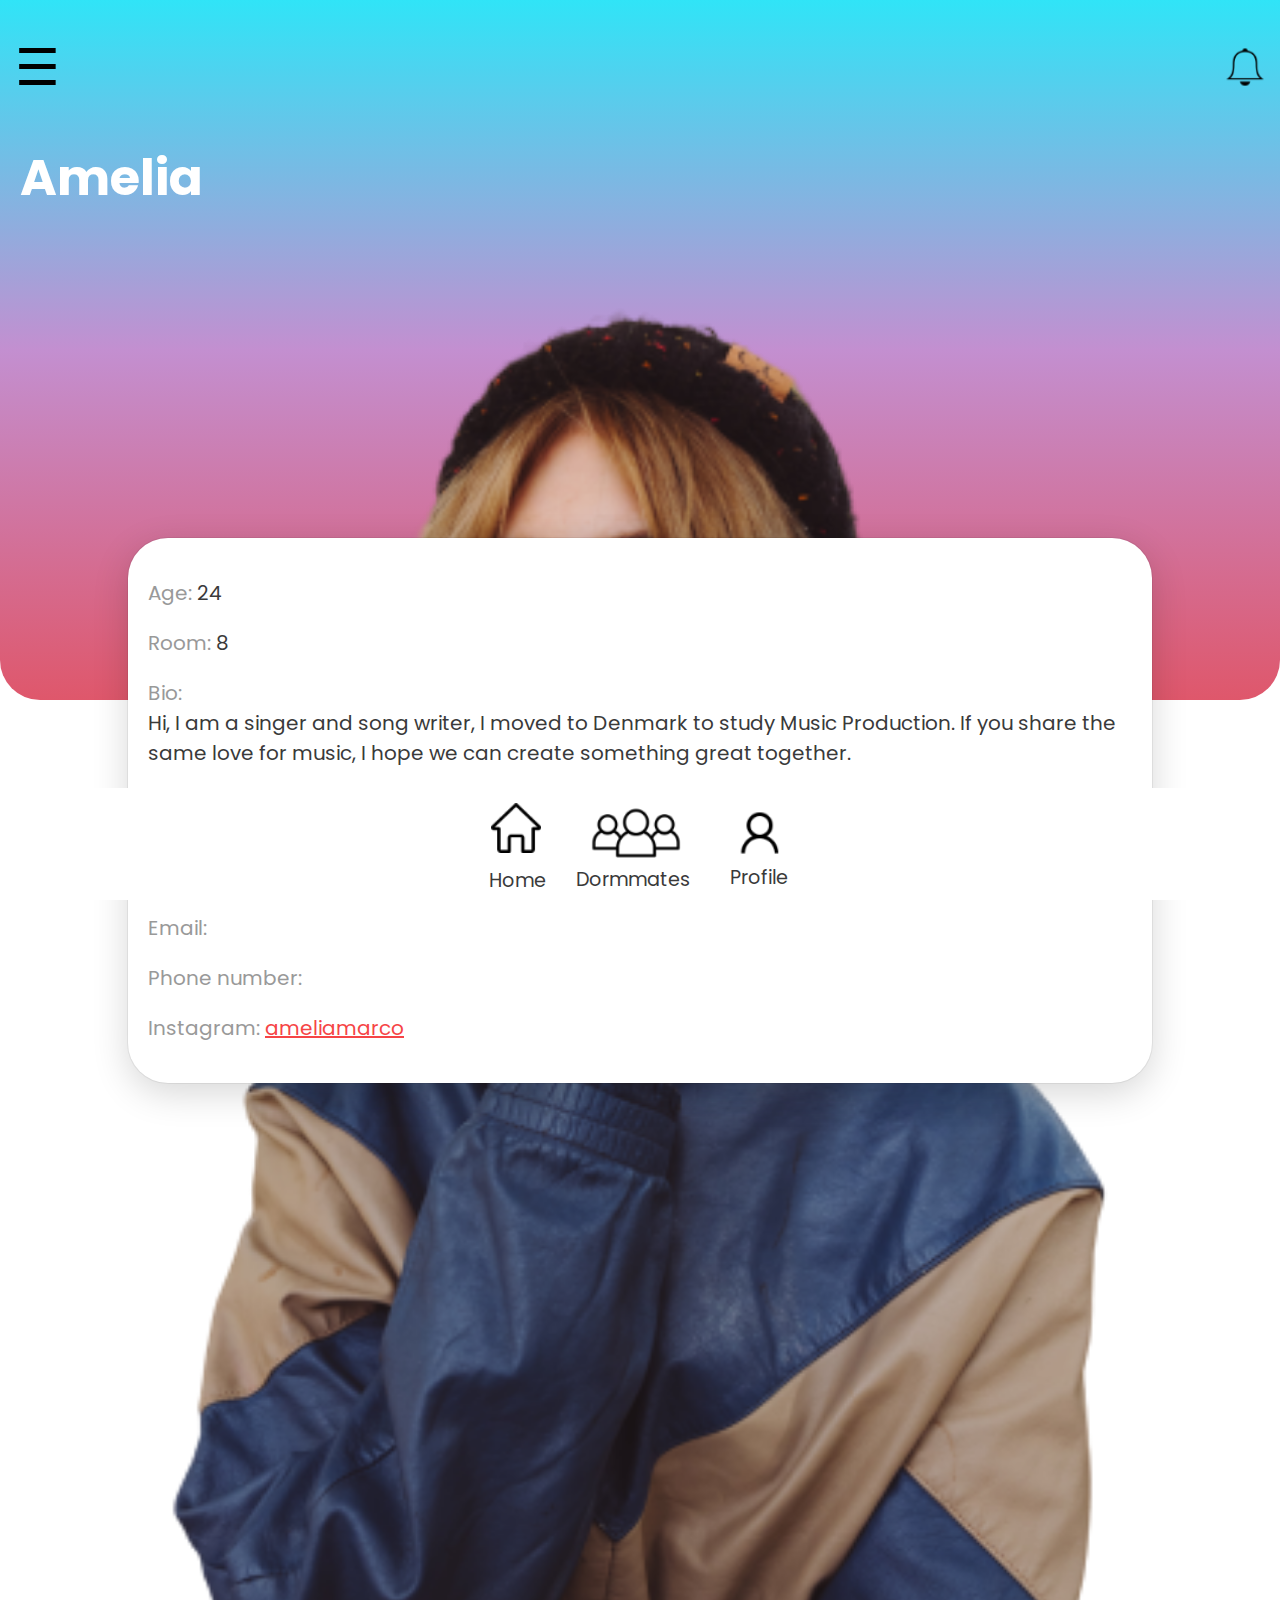
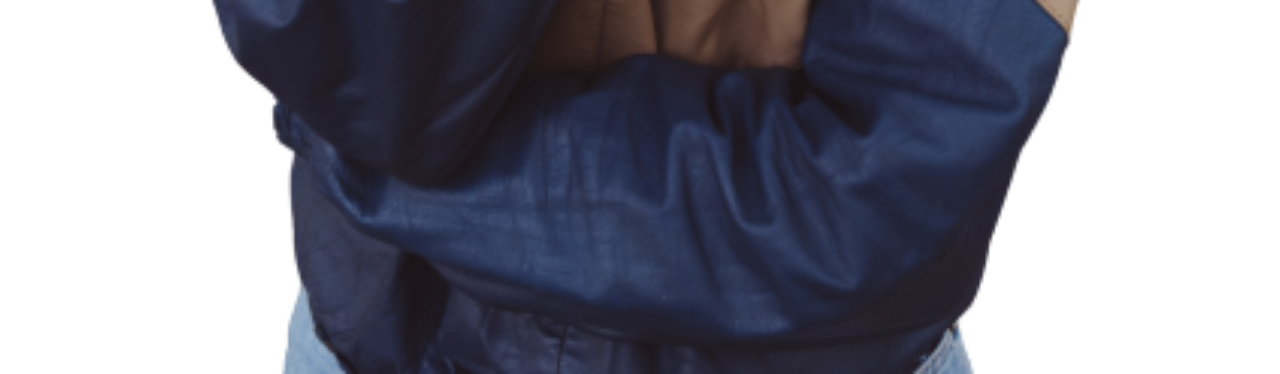
==== UX_UI_code/ameliaprofile.html @ 5fbfbd5a "Dormmates' profiles" ====
<!DOCTYPE html>
<html lang="en">

<head>
    <meta charset="UTF-8">
    <meta name="viewport" content="width=device-width, initial-scale=1.0">
    <meta http-equiv="X-UA-Compatible" content="ie=edge">
    <link rel="stylesheet" href="css/PatrickandAmelia.css">
    <title>Skjoldhøjkollegiet | Amelia</title>
    <link rel="preconnect" href="https://fonts.gstatic.com">
    <link href="https://fonts.googleapis.com/css2?family=Poppins:wght@500&display=swap" rel="stylesheet">
</head>




<body>

     <header>
        <div id="mySidenav" class="sidenav">
            <a href="javascript:void(0)" class="closebtn" onclick="closeNav()">&times;</a>
            <a href="#" class="nav_item">Events</a>
            <a href="#" class="nav_item">Find and buy</a>
            <a href="#" class="nav_item">FAQ</a>
            <a href="#" class="nav_item">Contact</a>

            <div class="flags">
                <a href="#"> <img class="flag_img" src="images/danish_flag_icon.png" alt="Danish flag"></a>
                <a href="#"> <img src="images/english_flag_icon.png" alt="English flag"></a>
            </div>

            <a href="#">
                <div class="logout_btn">Log out</div>
            </a>

        </div>




        <span class="menu_icon" style="font-size:50px;cursor:pointer" onclick="openNav()">&#9776; </span>

        <a href="#"><img src="images/bell_icon.png" class="bell_icon" alt="Bell"></a>
    </header>



    <main>

        <div class="colorful_box">
            <h1 class="name"> Amelia</h1>
         <img class="photo" src="images/amelia.png" alt="photo of a dormmate">

        </div>


        <div class="info_bubble">


            <p class="info"><span class="type">Age:</span> 24</p>
            <p class="info"><span class="type">Room:</span> 8</p>
            <p class="info"><span class="type">Bio:</span> <br> Hi, I am a singer and song writer, I moved to Denmark to study Music Production. If you share the same love for music, I hope we can create something great together.</p>

            <br><br>
            <h2 class="contacts">Contacts</h2>
            <p class="info"><span class="type">Email:</span></p>
            <p class="info"><span class="type">Phone number:</span></p>
            <p class="info"><span class="type">Instagram:</span> <a href="#" class="link_fb">ameliamarco</a></p>


        </div>




    </main>




    <footer>
        <div class="footer_group">
            <a class="footer_button" href="index.html"> <img class="footer_img_one" src="images/home_icon.png" alt="home">
                <p class="footer_text text_one">Home</p>
            </a>
            <a class="footer_button" href="dormmates.html"> <img class="footer_img_two" src="images/group_icon.png" alt="home">
                <p class="footer_text text_two">Dormmates</p>
            </a>
            <a class="footer_button" href="profile.html"> <img class="footer_img_three" src="images/user_icon.png" alt="home">
                <p class="footer_text text_three">Profile</p>
            </a>
        </div>

    </footer>









<script src="JavaScript/js.js"></script>
</body>

</html>
---- UX_UI_code/css/PatrickandAmelia.css ----
/* Basic CSS reset */
*,
:after,
:before {
    margin: 0;
    padding: 0;
    border: 0;
    box-sizing: border-box;
}

html {
    font-size: 100%;
    font-family: 'Poppins', sans-serif;
    background-color: white;
}

.page_body {
    max-width: 100%;
    padding: 5px;
    margin: 0 auto;
}

html {
    padding: 0;
    margin: 0;
}


body {
    font-family: 'Poppins', sans-serif;
}

/*--------HEADER--------*/
body {
    font-family: 'Poppins', sans-serif;
}

header {
    padding-top: 30px;
    position: fixed;
    width: 100%;
    z-index: 99;
}

.sidenav {
    height: 100%;
    width: 0;
    position: fixed;
    z-index: 1;
    top: 0;
    left: 0;
    background-color: white;
    overflow-x: hidden;
    transition: 0.5s;
    padding-top: 150px;
}


.sidenav a {
    padding: 8px 8px 8px 50px;
    text-decoration: none;
    font-size: 40px;
    color: #3A3A3A;
    display: block;
    transition: 0.3s;
    font-weight: 900;
}

.nav_item {
    margin-bottom: 15px;
}

.sidenav .closebtn {
    position: absolute;
    top: 0;
    right: 25px;
    font-size: 70px;
    margin-left: 50px;
}


@media screen and (max-height: 450px) {
    .sidenav {
        padding-top: 15px;
    }

    .sidenav a {
        font-size: 18px;
    }
}

.menu_icon {
    margin-left: 15px;
}

.bell_icon {
    position: relative;
    float: right;
    width: 50px;
    height: auto;
    margin-top: 12px;
    margin-right: 10px;
}

.flags {
    display: flex;
    flex-direction: row;
    margin-top: 120px;
    justify-content: center;
}

.logout_btn {
    text-align: center;
    font-weight: 400;
    margin-top: 35px;
}


/*--------main--------*/

main {
    margin-bottom: 120px;
}

.colorful_box {
    width: 100%;
    height: 600px;
    background: linear-gradient(#30E4F7, #C38FD0, #DF576B);
    border-bottom-left-radius: 40px;
    border-bottom-right-radius: 40px;
    z-index: -1;
}

.name {
    display: inline-block;
    font-family: 'Poppins', sans-serif;
    color: #FFF;
    font-weight: bold;
    margin-top: 140px;
    margin-left: 20px;
    font-size: 50px;


}

.photo {
    width: 80%;
    display: block;
    margin: 0 auto;
    margin-top: 60px;
}




/*----info box-----*/

.info_bubble {
    height: auto;
    display: block;
    margin-left: auto;
    margin-right: auto;
    width: 80%;
    box-shadow: rgba(0, 0, 0, 0.16) 0px 10px 36px 0px, rgba(0, 0, 0, 0.06) 0px 0px 0px 1px;
    border-radius: 40px;
    background-color: #fff;
    margin-top: -130px;
    padding-top: 20px;
    padding-bottom: 20px;
    position: relative;



}



.edit_button {
    background-color: #fff;
    width: 153px;
    height: 47px;
    text-align: center;
    color: #f64446;
    display: block;
    margin-left: auto;
    margin-right: auto;
    border-radius: 35px;
    font-weight: bold;
    font-size: 20px;
    border: 4px solid #f64446;
    text-decoration: none;
    padding-top: 5px;




}

.info {
    color: #3a3a3a;
    text-align: left;
    font-size: 20px;
    margin: 20px;

}

.type {
    color: #999999;
}

.contacts {
    margin: 20px;
}

.link_fb {
    color: #f64446;
}


.log_out {
    background-color: #f64446;
    width: 219px;
    height: 69px;
    color: #fff;
    text-align: center;
    display: block;
    margin-left: auto;
    margin-right: auto;
    border-radius: 35px;
    font-weight: bold;
    font-size: 20px;
    text-decoration: none;
    margin-top: 30px;
    padding-top: 18px;
}

/*--------footer--------*/
footer {
    background-color: white;
    width: 100%;
    z-index: 98;
    display: inline-block;
    position: fixed;
    bottom: 0;
    margin-top: 40px;
}

.footer_group {
    display: flex;
    flex-direction: row;
    background-color: white;

    justify-content: center;
    padding-bottom: 5px;
}

.footer_img_one {
    width: 50px;
    margin-right: 50px;
    margin-top: 15px;
}

.footer_img_two {
    width: 90px;
}

.footer_img_three {
    width: 60px;
    margin-left: 40px;
    margin-top: 15px;
}

.footer_button {
    text-decoration: none;
    color: #3a3a3a;

}


.footer_text {
    font-size: 1.2rem;
}

.text_one {
    margin-left: -2px;
    margin-top: 6px;
}

.text_two {
    margin-top: -20px;
    margin-left: -15px;
}

.text_three {
    margin-left: 40px;
    margin-top: -7px;
}



/*-----media------*/

@media screen and (max-height: 450px) {
    .sidenav {
        padding-top: 15px;
    }

    .sidenav a {
        font-size: 18px;
    }
}

.menu_icon {
    margin-left: 15px;
}


@media screen and (min-width: 360px) {
    .info_bubble {
        margin-top: -154px;
    }

    .colorful_box {
        height: 650px;
    }
}

@media screen and (min-width: 400px) {
    .info_bubble {
        margin-top: -158px;
    }
}

@media screen and (min-width: 420px) {
    .info_bubble {
        margin-top: -162px;
    }

    .colorful_box {
        height: 700px;
    }
}
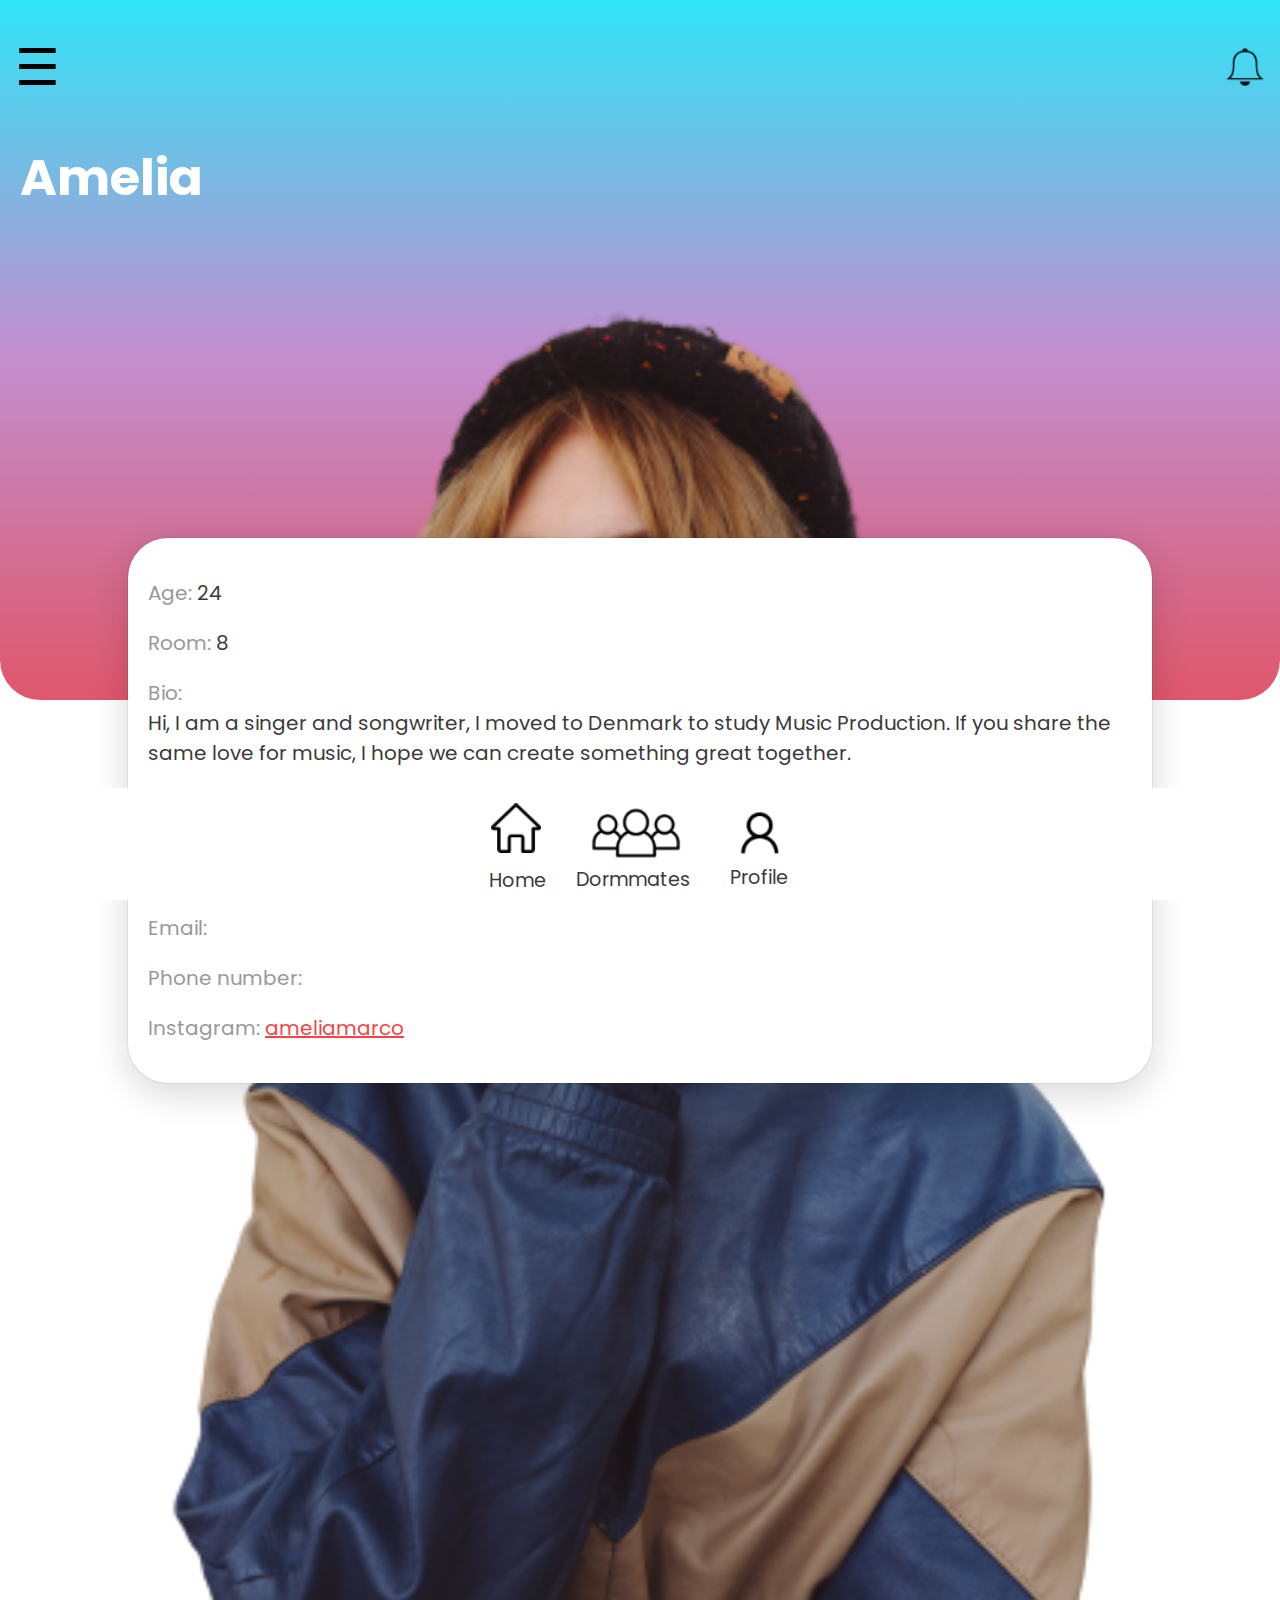
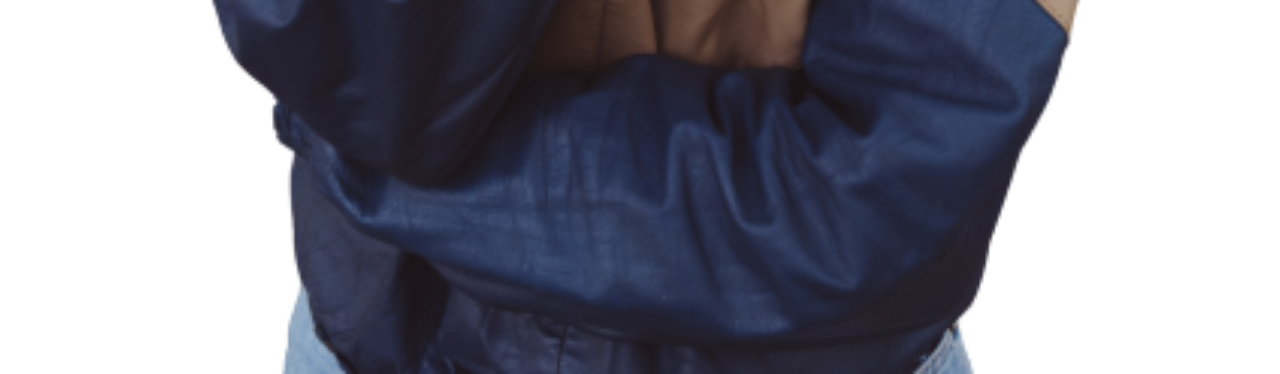
==== commit c6ae733f: "fixed mistakes in dormmates' profiles" ====
--- a/UX_UI_code/ameliaprofile.html
+++ b/UX_UI_code/ameliaprofile.html
@@ -59,7 +59,7 @@
 
             <p class="info"><span class="type">Age:</span> 24</p>
             <p class="info"><span class="type">Room:</span> 8</p>
-            <p class="info"><span class="type">Bio:</span> <br> Hi, I am a singer and song writer, I moved to Denmark to study Music Production. If you share the same love for music, I hope we can create something great together.</p>
+            <p class="info"><span class="type">Bio:</span> <br> Hi, I am a singer and songwriter, I moved to Denmark to study Music Production. If you share the same love for music, I hope we can create something great together.</p>
 
             <br><br>
             <h2 class="contacts">Contacts</h2>
